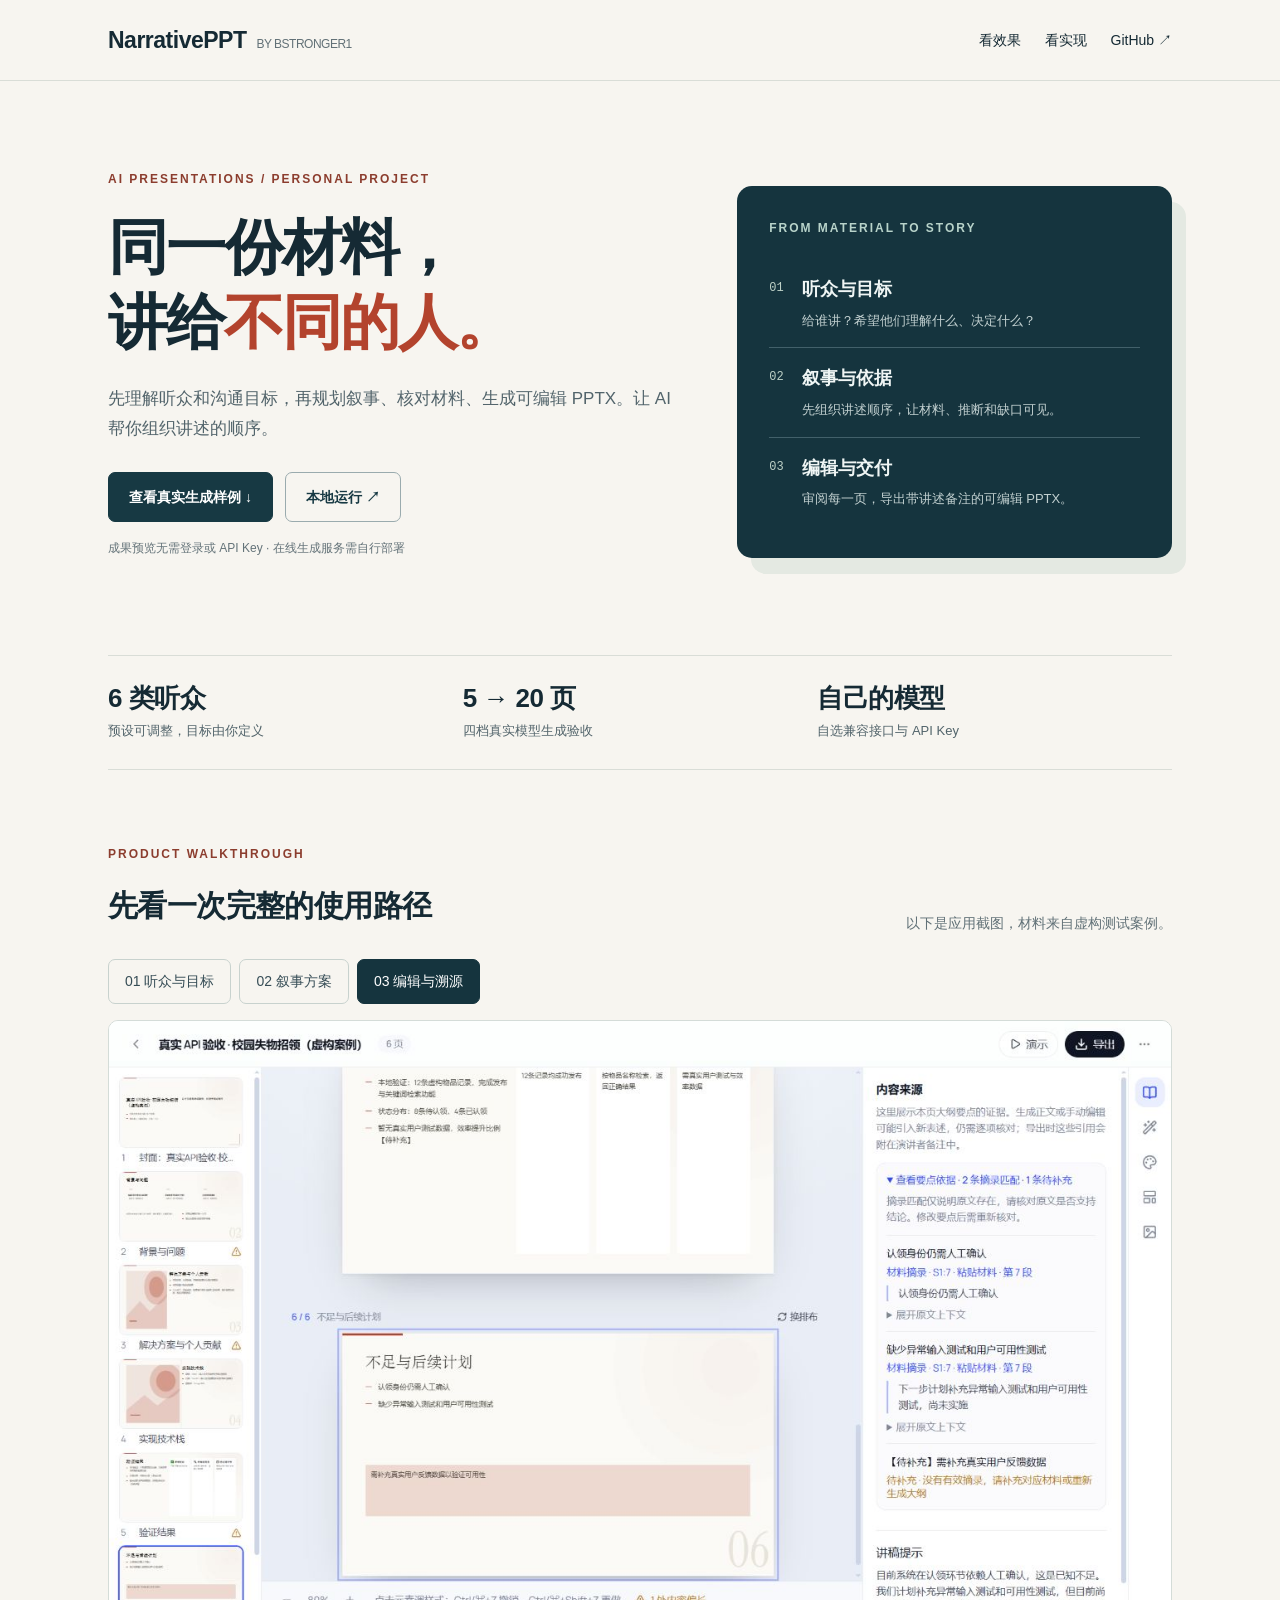
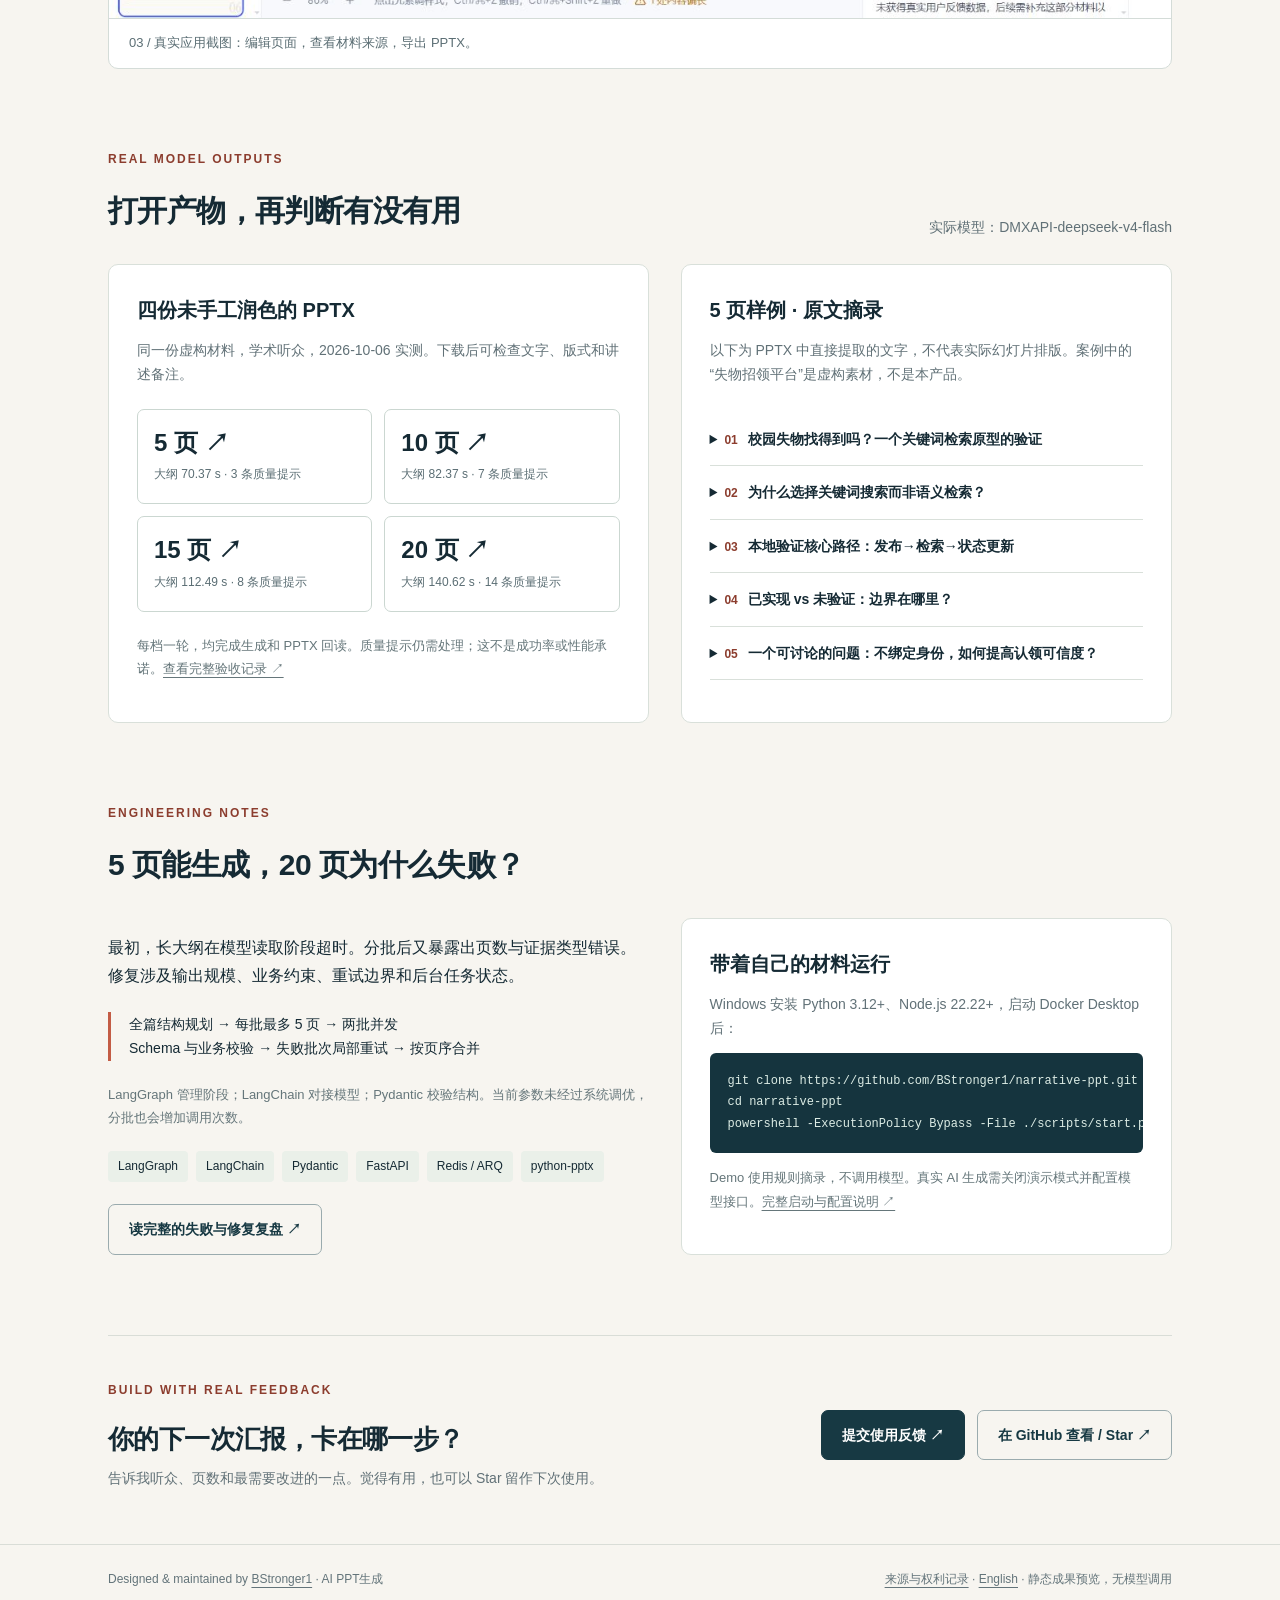
==== docs/index.html @ 5e711ec7 "docs: launch public product preview and engineering story" ====
<!doctype html>
<html lang="zh-CN">
<head>
<meta charset="utf-8"><meta name="viewport" content="width=device-width,initial-scale=1">
<title>NarrativePPT · AI PPT生成 — 先理解听众，再组织叙事</title>
<meta name="description" content="BStronger1 的个人 AI 产品。了解听众驱动的叙事规划、长大纲分批生成和材料溯源，免登录查看真实模型生成的 5/10/15/20 页 PPTX 样例。">
<meta property="og:title" content="NarrativePPT · 先理解听众，再组织叙事">
<meta property="og:description" content="真实 PPTX 样例、AI 工作流与长大纲失败复盘。由 BStronger1 设计与维护。">
<meta property="og:type" content="website"><meta property="og:url" content="https://bstronger1.github.io/narrative-ppt/">
<meta property="og:image" content="https://bstronger1.github.io/narrative-ppt/assets/social-preview.png">
<meta name="twitter:card" content="summary_large_image">
<link rel="canonical" href="https://bstronger1.github.io/narrative-ppt/">
<link rel="stylesheet" href="assets/site.css"><script src="assets/site.js" defer></script>
</head>
<body>
<a class="skip" href="#main">跳到主要内容</a>
<header><nav aria-label="主导航"><a class="brand" href="./">NarrativePPT<small>BY BSTRONGER1</small></a><div class="navlinks"><a href="#preview">看效果</a><a href="#engineering">看实现</a><a href="https://github.com/BStronger1/narrative-ppt">GitHub ↗</a></div></nav></header>
<main id="main" class="wrap">
<section class="hero">
<div><p class="eyebrow">AI PRESENTATIONS / PERSONAL PROJECT</p><h1>同一份材料，<br>讲给<em>不同的人。</em></h1><p class="lead">先理解听众和沟通目标，再规划叙事、核对材料、生成可编辑 PPTX。让 AI 帮你组织讲述的顺序。</p><div class="actions"><a class="btn" href="#samples">查看真实生成样例 ↓</a><a class="btn secondary" href="https://github.com/BStronger1/narrative-ppt#快速运行">本地运行 ↗</a></div><p class="micro">成果预览无需登录或 API Key · 在线生成服务需自行部署</p></div>
<div class="story-card"><p class="eyebrow">FROM MATERIAL TO STORY</p><div class="story-row"><span class="num">01</span><div><strong>听众与目标</strong><p>给谁讲？希望他们理解什么、决定什么？</p></div></div><div class="story-row"><span class="num">02</span><div><strong>叙事与依据</strong><p>先组织讲述顺序，让材料、推断和缺口可见。</p></div></div><div class="story-row"><span class="num">03</span><div><strong>编辑与交付</strong><p>审阅每一页，导出带讲述备注的可编辑 PPTX。</p></div></div></div>
</section>
<div class="facts"><div class="fact"><b>6 类听众</b><span>预设可调整，目标由你定义</span></div><div class="fact"><b>5 → 20 页</b><span>四档真实模型生成验收</span></div><div class="fact"><b>自己的模型</b><span>自选兼容接口与 API Key</span></div></div>
<section id="preview" class="section">
<div class="section-head"><div><p class="eyebrow">PRODUCT WALKTHROUGH</p><h2>先看一次完整的使用路径</h2></div><p class="sub">以下是应用截图，材料来自虚构测试案例。</p></div>
<div class="tabs" role="group" aria-label="查看应用截图"><button class="tab" type="button" data-screen="audience" aria-pressed="false" aria-controls="product-shot">01 听众与目标</button><button class="tab" type="button" data-screen="narrative" aria-pressed="false" aria-controls="product-shot">02 叙事方案</button><button class="tab" type="button" data-screen="editor" aria-pressed="true" aria-controls="product-shot">03 编辑与溯源</button></div>
<figure class="screen"><img id="product-shot" src="screenshots/live-editor.jpg" alt="真实模型生成后的编辑器和来源面板" width="1440" height="900"><figcaption id="shot-caption" aria-live="polite">03 / 真实应用截图：编辑页面，查看材料来源，导出 PPTX。</figcaption></figure>
<noscript><p>还可以直接查看<a href="screenshots/audience-settings.jpg">听众设置</a>与<a href="screenshots/narrative-plan.jpg">叙事方案</a>截图。</p></noscript>
</section>
<section id="samples" class="section">
<div class="section-head"><div><p class="eyebrow">REAL MODEL OUTPUTS</p><h2>打开产物，再判断有没有用</h2></div><p class="sub">实际模型：DMXAPI-deepseek-v4-flash</p></div>
<div class="two-col">
<div class="panel"><h3>四份未手工润色的 PPTX</h3><p class="sub">同一份虚构材料，学术听众，2026-10-06 实测。下载后可检查文字、版式和讲述备注。</p>
<div class="download-grid">
<a class="download" href="https://github.com/BStronger1/narrative-ppt/raw/refs/heads/main/examples/deepseek-fixed-20261006/5-pages.pptx"><strong>5 页 ↗</strong><span>大纲 70.37 s · 3 条质量提示</span></a>
<a class="download" href="https://github.com/BStronger1/narrative-ppt/raw/refs/heads/main/examples/deepseek-fixed-20261006/10-pages.pptx"><strong>10 页 ↗</strong><span>大纲 82.37 s · 7 条质量提示</span></a>
<a class="download" href="https://github.com/BStronger1/narrative-ppt/raw/refs/heads/main/examples/deepseek-fixed-20261006/15-pages.pptx"><strong>15 页 ↗</strong><span>大纲 112.49 s · 8 条质量提示</span></a>
<a class="download" href="https://github.com/BStronger1/narrative-ppt/raw/refs/heads/main/examples/deepseek-fixed-20261006/20-pages.pptx"><strong>20 页 ↗</strong><span>大纲 140.62 s · 14 条质量提示</span></a>
</div><p class="note">每档一轮，均完成生成和 PPTX 回读。质量提示仍需处理；这不是成功率或性能承诺。<a href="https://github.com/BStronger1/narrative-ppt/blob/main/docs/LONG_OUTLINE_FIX.md">查看完整验收记录 ↗</a></p></div>
<div class="panel"><h3>5 页样例 · 原文摘录</h3><p class="sub">以下为 PPTX 中直接提取的文字，不代表实际幻灯片排版。案例中的“失物招领平台”是虚构素材，不是本产品。</p><div class="sample"><details><summary><span class="sample-page">01</span>校园失物找得到吗？一个关键词检索原型的验证</summary><p>校园失物招领平台：虚构软件验收材料</p><p>学生需翻遍多个群聊查找失物，认领后消息仍被转发
缺少统一入口：发布、检索与状态跟踪</p><p>原型聚焦：发布、分类检索、状态更新
未实现：图片识别、智能匹配、支付、跨校区推荐</p><p>12条
人工构造测试记录
8条待认领，4条已认领；证件4、电子3、日用品5</p><p>以下项目、记录和测试结果均为人工构造的验收场景，不代表真实业务成绩。所有数值只用于验证PPT生成，不得推断真实用户、效率提升、商业收益或上线日期。</p></details>
<details><summary><span class="sample-page">02</span>为什么选择关键词搜索而非语义检索？</summary><p>可解释性强，便于调试与定位问题
无需外部服务，降低系统依赖</p><p>可能遗漏同义表述，需用户适配关键词
未与语义检索对比准确率（备选方向，尚未实施）</p><p>此取舍基于设计解释，非经实验验证的最优结论。</p></details>
<details><summary><span class="sample-page">03</span>本地验证核心路径：发布→检索→状态更新</summary><p>12
构造测试记录（条）
覆盖证件、电子设备、日用品三类</p><p>8 待认领 / 4 已认领
状态分布
用于检查状态标签与更新流程</p><p>拾获者填写描述与类别 → 记录保存
失主通过关键词和分类筛选候选物品
线下人工核验身份 → 状态更新为已认领</p><p>搜索命中仅缩小候选范围，不自动判定归属；核验仍需人工介入。</p></details>
<details><summary><span class="sample-page">04</span>已实现 vs 未验证：边界在哪里？</summary><p>页面开发、发布/检索/状态接口、本地数据准备与基本功能测试——已由个人完成
用户角色（失主、拾获者、管理员）来自场景设定，尚未经用户访谈验证</p><p>高并发更新、误操作恢复、恶意认领防护——均未验证
超长输入、特殊字符、异常网络等查询边界未覆盖</p></details>
<details><summary><span class="sample-page">05</span>一个可讨论的问题：不绑定身份，如何提高认领可信度？</summary><p>原型已连接发布、检索和状态展示的基本流程，本地虚构数据可用于演示
真实用户价值、规模化性能及完整安全性仍待验证
待开展：异常输入测试、网络中断恢复观察、用户可用性测试与同义词查询案例</p><p>核心路径可演示
当前阶段
基于人工构造测试数据，不代表真实用户效率</p><p>各项均属计划，未指定完成日期、预算、负责人数量或达标阈值。不能声称节省时间或提高成功率。</p></details></div></div>
</div>
</section>
<section id="engineering" class="section">
<div class="section-head"><div><p class="eyebrow">ENGINEERING NOTES</p><h2>5 页能生成，20 页为什么失败？</h2></div></div>
<div class="two-col"><div><p>最初，长大纲在模型读取阶段超时。分批后又暴露出页数与证据类型错误。修复涉及输出规模、业务约束、重试边界和后台任务状态。</p>
<div class="pipeline">全篇结构规划 → 每批最多 5 页 → 两批并发<br>Schema 与业务校验 → 失败批次局部重试 → 按页序合并</div>
<p class="note">LangGraph 管理阶段；LangChain 对接模型；Pydantic 校验结构。当前参数未经过系统调优，分批也会增加调用次数。</p>
<div class="stack"><span>LangGraph</span><span>LangChain</span><span>Pydantic</span><span>FastAPI</span><span>Redis / ARQ</span><span>python-pptx</span></div><a class="btn secondary" href="https://github.com/BStronger1/narrative-ppt/blob/main/docs/ENGINEERING_STORY.md">读完整的失败与修复复盘 ↗</a></div>
<div class="panel"><h3>带着自己的材料运行</h3><p class="sub">Windows 安装 Python 3.12+、Node.js 22.22+，启动 Docker Desktop 后：</p><pre class="code"><code>git clone https://github.com/BStronger1/narrative-ppt.git
cd narrative-ppt
powershell -ExecutionPolicy Bypass -File ./scripts/start.ps1 -Demo</code></pre><p class="note">Demo 使用规则摘录，不调用模型。真实 AI 生成需关闭演示模式并配置模型接口。<a href="https://github.com/BStronger1/narrative-ppt#快速运行">完整启动与配置说明 ↗</a></p></div></div>
</section>
<section class="closing"><div><p class="eyebrow">BUILD WITH REAL FEEDBACK</p><h2>你的下一次汇报，卡在哪一步？</h2><p class="sub">告诉我听众、页数和最需要改进的一点。觉得有用，也可以 Star 留作下次使用。</p></div><div class="actions"><a class="btn" href="https://github.com/BStronger1/narrative-ppt/issues/new?template=use_case.yml">提交使用反馈 ↗</a><a class="btn secondary" href="https://github.com/BStronger1/narrative-ppt">在 GitHub 查看 / Star ↗</a></div></section>
</main>
<footer><div class="wrap"><span>Designed & maintained by <a href="https://github.com/BStronger1">BStronger1</a> · AI PPT生成</span><span><a href="https://github.com/BStronger1/narrative-ppt/blob/main/docs/NOTICE.md">来源与权利记录</a> · <a href="https://github.com/BStronger1/narrative-ppt/blob/main/README.en.md">English</a> · 静态成果预览，无模型调用</span></div></footer>
</body></html>
---- docs/assets/site.css ----
*{box-sizing:border-box}html{scroll-behavior:smooth;scroll-padding-top:90px}body{margin:0;background:#f7f5f0;color:#152a34;font-family:Inter,"Segoe UI","Microsoft YaHei",sans-serif;line-height:1.75}a{color:inherit;text-underline-offset:4px}button{font:inherit}a:focus-visible,button:focus-visible,summary:focus-visible{outline:3px solid #c3442b;outline-offset:5px}header{border-bottom:1px solid #d9ddd7;background:#f7f5f0}nav,.wrap{max-width:1120px;margin:auto;padding:0 28px}nav{min-height:80px;display:flex;align-items:center;justify-content:space-between;gap:24px}.brand{text-decoration:none;font-weight:800;letter-spacing:-.5px;font-size:23px}.brand small{display:inline-block;margin-left:10px;font-size:12px;color:#617076;font-weight:500}.navlinks{display:flex;gap:24px;font-size:14px}.navlinks a{text-decoration:none}.hero{padding:88px 0 52px;display:grid;grid-template-columns:1.3fr 1fr;gap:64px;align-items:center}.eyebrow{font-size:12px;letter-spacing:2px;font-weight:700;color:#8c3d2e;margin:0 0 20px}h1{font-size:clamp(36px,5vw,60px);line-height:1.25;letter-spacing:-2px;margin:0 0 24px;font-weight:800}h1 em{font-style:normal;color:#b3432d}.lead{font-size:17px;color:#52646b;max-width:580px;margin:0 0 28px}.actions{display:flex;flex-wrap:wrap;gap:12px}.btn{display:inline-block;background:#173943;color:#fff;padding:12px 20px;border-radius:7px;border:1px solid #173943;text-decoration:none;font-size:14px;font-weight:650;cursor:pointer}.btn.secondary{background:transparent;color:#173943;border-color:#9aabae}.micro{font-size:12px;color:#647379;margin:16px 0}.story-card{background:#15343e;color:#eff5f4;border-radius:15px;padding:32px;box-shadow:14px 16px 0 #e4e9e2}.story-card .eyebrow{color:#b8d3ca}.story-row{display:flex;gap:18px;align-items:flex-start;padding:15px 0;border-bottom:1px solid #42606a}.story-row:last-child{border:0}.num{font-size:12px;font-family:monospace;color:#bdd0c6;padding-top:4px}.story-row strong{font-size:18px;display:block}.story-row p{font-size:13px;color:#c2d0d0;margin:4px 0 0}.facts{display:grid;grid-template-columns:repeat(3,1fr);border-top:1px solid #d9ddd7;border-bottom:1px solid #d9ddd7;margin:28px 0 74px}.fact{padding:25px 20px 25px 0}.fact b{display:block;font-size:26px;line-height:1.35;letter-spacing:-.5px}.fact span{font-size:13px;color:#52646b}.section{padding:0 0 80px}.section-head{display:flex;align-items:end;justify-content:space-between;gap:28px;margin-bottom:24px}h2{font-size:30px;line-height:1.4;letter-spacing:-.6px;margin:0 0 8px}h3{font-size:20px;margin:0 0 10px}.sub{color:#617177;font-size:14px;margin:0}.tabs{display:flex;flex-wrap:wrap;gap:8px;margin-bottom:16px}.tab{border:1px solid #c8d2ce;border-radius:7px;padding:9px 16px;background:transparent;color:#354c55;cursor:pointer;font-size:14px}.tab[aria-pressed=true]{background:#15343e;color:white;border-color:#15343e}.screen{margin:0;background:white;border:1px solid #d4dcd8;border-radius:10px;overflow:hidden}.screen img{width:100%;height:auto;display:block;background:#eff2ee}.screen figcaption{padding:13px 20px;color:#5b6e74;font-size:13px;border-top:1px solid #d4dcd8}.two-col{display:grid;grid-template-columns:1.1fr 1fr;gap:32px}.panel{padding:28px;border-radius:10px;background:#fff;border:1px solid #d9e0da}.download-grid{display:grid;grid-template-columns:repeat(2,1fr);gap:12px;margin:22px 0}.download{display:block;border:1px solid #cbd7d1;padding:16px;border-radius:7px;text-decoration:none}.download:hover{border-color:#b3432d;background:#fbf6f2}.download strong{font-size:24px;display:block;line-height:1.4}.download span{font-size:12px;color:#5b6e74}.note{font-size:13px;color:#65767a;line-height:1.8}.sample{margin:26px 0 0}.sample details{border-bottom:1px solid #d9e0da;padding:14px 0}.sample summary{cursor:pointer;font-size:14px;font-weight:650}.sample p{font-size:13px;color:#455e65;white-space:pre-line}.sample .sample-page{font-size:12px;color:#8c3d2e;margin-right:10px}.stack{display:flex;flex-wrap:wrap;gap:8px;margin:22px 0}.stack span{background:#eaf0e9;padding:5px 10px;border-radius:4px;font-size:12px}.pipeline{font-size:14px;border-left:3px solid #c35c45;padding-left:18px;margin:22px 0}.code{background:#15343e;color:#dcece5;padding:18px;border-radius:6px;overflow:auto;font-size:12px;line-height:1.8;white-space:pre}.closing{border-top:1px solid #d9ddd7;padding:44px 0 54px;display:flex;justify-content:space-between;gap:28px;align-items:center}.closing h2{font-size:26px}footer{font-size:12px;color:#63747a;border-top:1px solid #d9ddd7;padding:24px 0}footer .wrap{display:flex;justify-content:space-between;gap:18px;flex-wrap:wrap}.skip{position:absolute;top:-60px;left:20px;background:#15343e;color:#fff;padding:8px}.skip:focus{top:8px}@media(max-width:760px){nav,.wrap{padding:0 20px}nav{min-height:70px}.brand small{display:none}.navlinks{gap:14px;font-size:12px}.hero{grid-template-columns:1fr;gap:38px;padding-top:48px}.story-card{padding:24px;box-shadow:8px 9px 0 #e4e9e2}.facts{margin-bottom:48px}.fact{padding:20px 8px 20px 0}.fact b{font-size:21px}.fact span{font-size:11px}.section{padding-bottom:50px}.section-head,.closing{display:block}.section-head .sub{margin-top:10px}.two-col{grid-template-columns:1fr;gap:20px}.panel{padding:22px}h2{font-size:26px}.closing .actions{margin-top:22px}}@media(prefers-reduced-motion:reduce){html{scroll-behavior:auto}}

.hero>*{min-width:0}.two-col>*{min-width:0}.code{max-width:100%}.navlinks{flex-shrink:0}@media(max-width:420px){.brand{font-size:19px}nav{gap:10px}.navlinks{gap:10px;font-size:11px}}
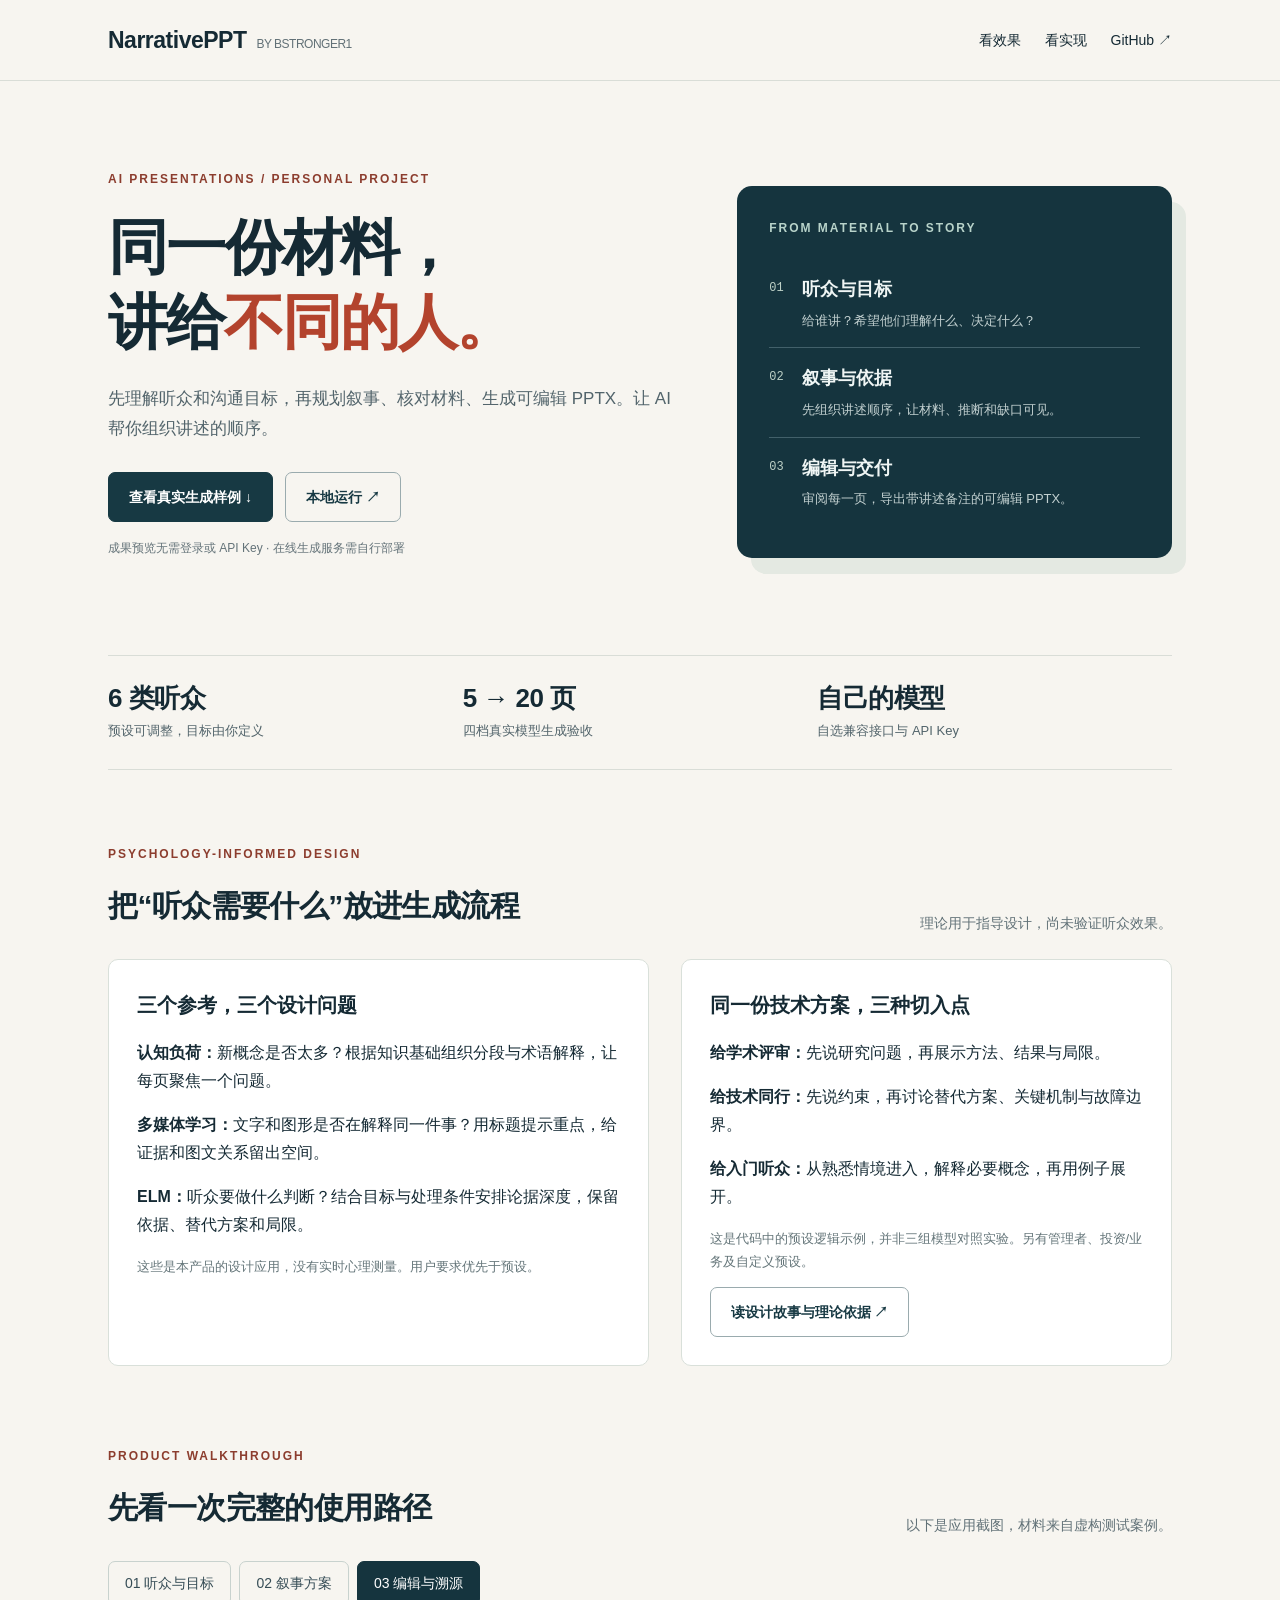
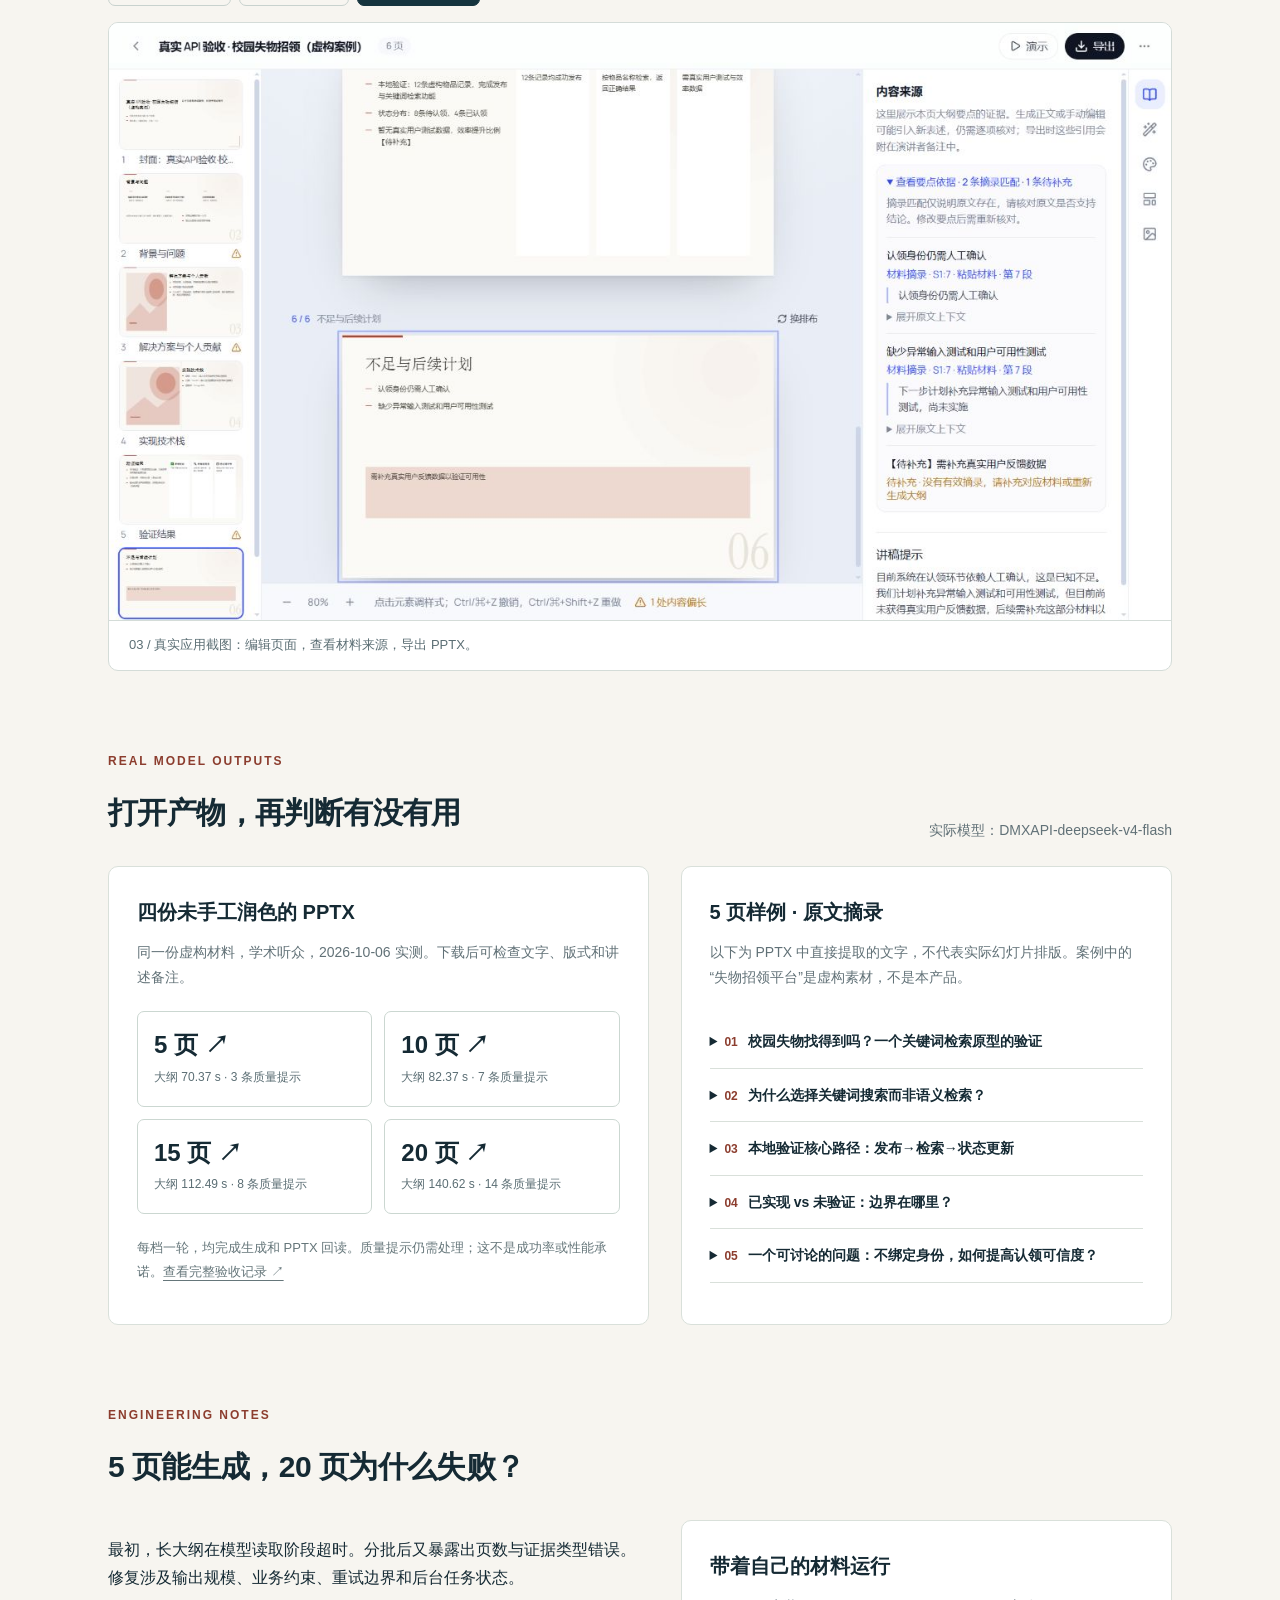
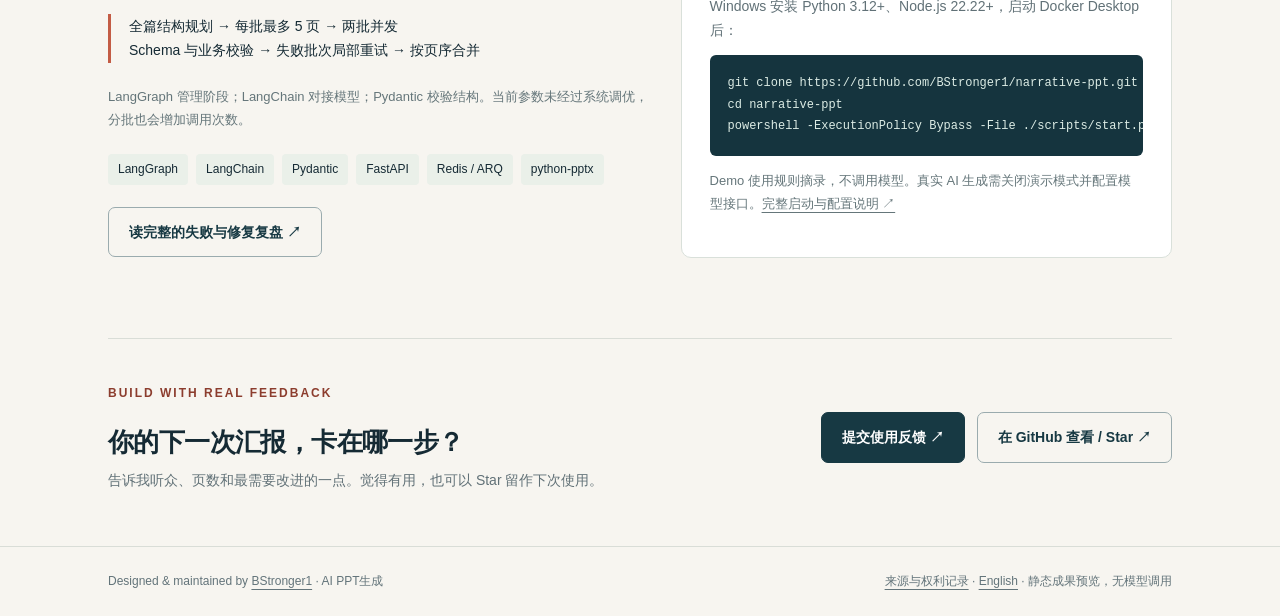
==== commit 918d815e: "docs: connect psychology-informed design to product story" ====
--- a/docs/index.html
+++ b/docs/index.html
@@ -21,6 +21,20 @@
 <div class="story-card"><p class="eyebrow">FROM MATERIAL TO STORY</p><div class="story-row"><span class="num">01</span><div><strong>听众与目标</strong><p>给谁讲？希望他们理解什么、决定什么？</p></div></div><div class="story-row"><span class="num">02</span><div><strong>叙事与依据</strong><p>先组织讲述顺序，让材料、推断和缺口可见。</p></div></div><div class="story-row"><span class="num">03</span><div><strong>编辑与交付</strong><p>审阅每一页，导出带讲述备注的可编辑 PPTX。</p></div></div></div>
 </section>
 <div class="facts"><div class="fact"><b>6 类听众</b><span>预设可调整，目标由你定义</span></div><div class="fact"><b>5 → 20 页</b><span>四档真实模型生成验收</span></div><div class="fact"><b>自己的模型</b><span>自选兼容接口与 API Key</span></div></div>
+<section id="design" class="section">
+<div class="section-head"><div><p class="eyebrow">PSYCHOLOGY-INFORMED DESIGN</p><h2>把“听众需要什么”放进生成流程</h2></div><p class="sub">理论用于指导设计，尚未验证听众效果。</p></div>
+<div class="two-col"><div class="panel"><h3>三个参考，三个设计问题</h3>
+<p><strong>认知负荷：</strong>新概念是否太多？根据知识基础组织分段与术语解释，让每页聚焦一个问题。</p>
+<p><strong>多媒体学习：</strong>文字和图形是否在解释同一件事？用标题提示重点，给证据和图文关系留出空间。</p>
+<p><strong>ELM：</strong>听众要做什么判断？结合目标与处理条件安排论据深度，保留依据、替代方案和局限。</p>
+<p class="note">这些是本产品的设计应用，没有实时心理测量。用户要求优先于预设。</p></div>
+<div class="panel"><h3>同一份技术方案，三种切入点</h3>
+<p><strong>给学术评审：</strong>先说研究问题，再展示方法、结果与局限。</p>
+<p><strong>给技术同行：</strong>先说约束，再讨论替代方案、关键机制与故障边界。</p>
+<p><strong>给入门听众：</strong>从熟悉情境进入，解释必要概念，再用例子展开。</p>
+<p class="note">这是代码中的预设逻辑示例，并非三组模型对照实验。另有管理者、投资/业务及自定义预设。</p>
+<a class="btn secondary" href="https://github.com/BStronger1/narrative-ppt/blob/main/docs/PRODUCT_STORY.md">读设计故事与理论依据 ↗</a></div></div>
+</section>
 <section id="preview" class="section">
 <div class="section-head"><div><p class="eyebrow">PRODUCT WALKTHROUGH</p><h2>先看一次完整的使用路径</h2></div><p class="sub">以下是应用截图，材料来自虚构测试案例。</p></div>
 <div class="tabs" role="group" aria-label="查看应用截图"><button class="tab" type="button" data-screen="audience" aria-pressed="false" aria-controls="product-shot">01 听众与目标</button><button class="tab" type="button" data-screen="narrative" aria-pressed="false" aria-controls="product-shot">02 叙事方案</button><button class="tab" type="button" data-screen="editor" aria-pressed="true" aria-controls="product-shot">03 编辑与溯源</button></div>
